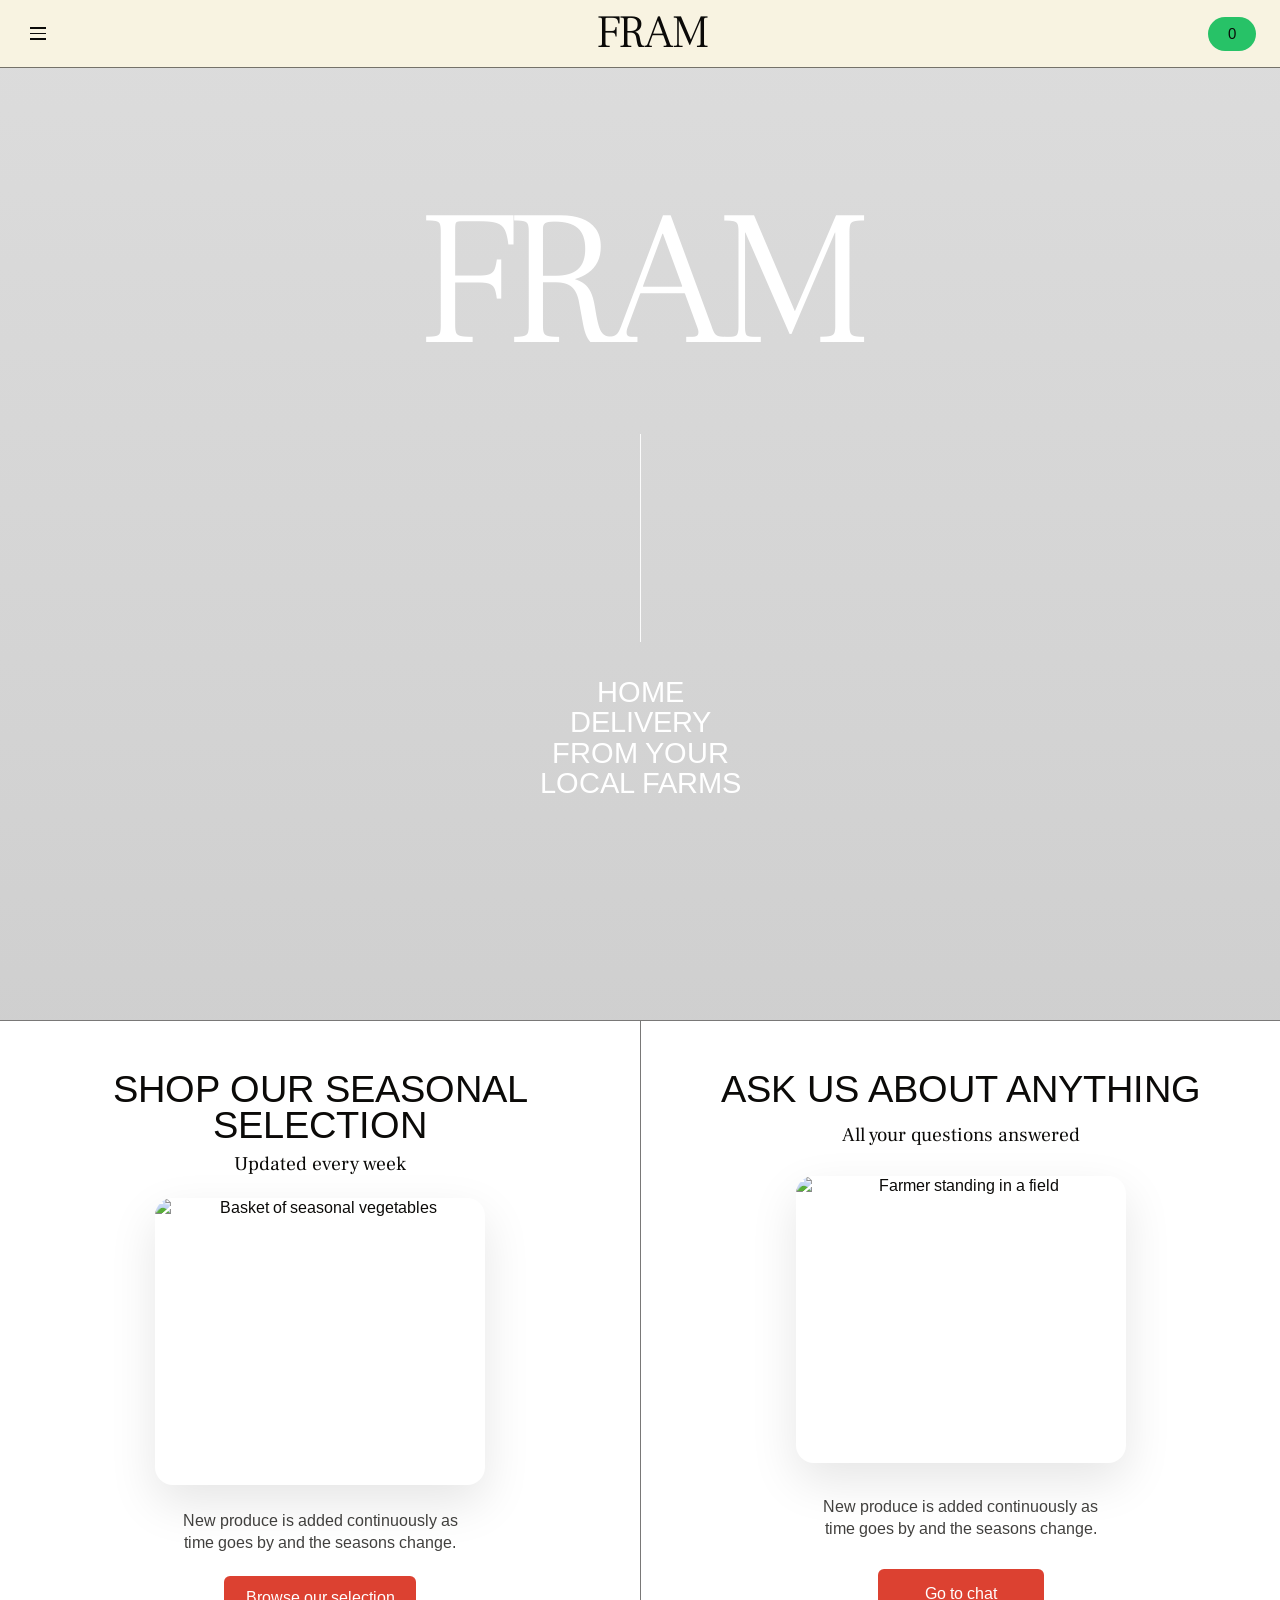
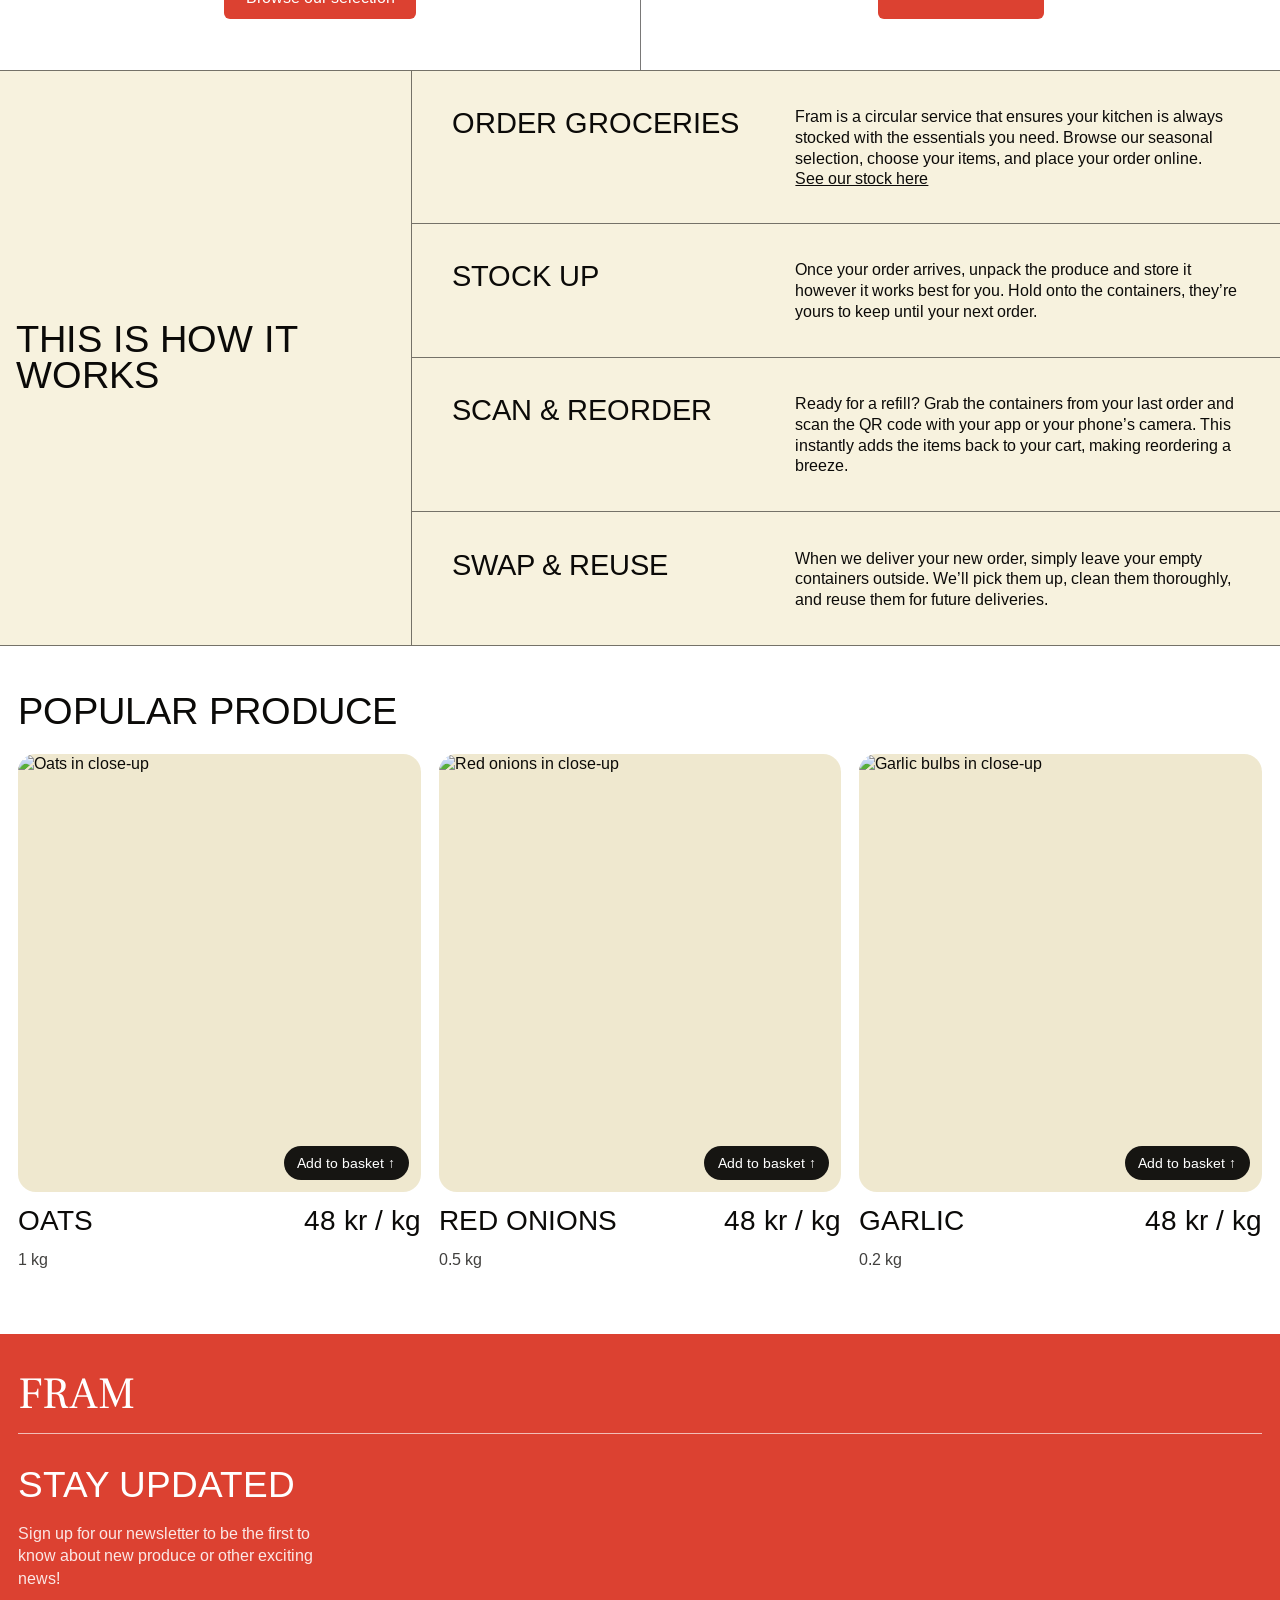
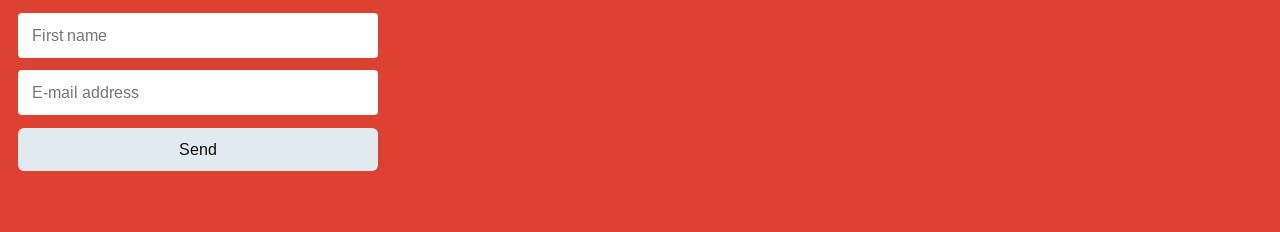
==== index.html @ 8ee41e19 "main design finished moved files and built the bases for the HTML and CSS" ====
<!DOCTYPE html>
<html lang="en">
  <head>
    <meta charset="UTF-8" />
    <meta name="viewport" content="width=device-width, initial-scale=1.0" />
    <title>Fram | Local Farm Deliveries</title>
    <meta
      name="description"
      content="Fram delivers seasonal produce from local farms with a polished editorial storefront experience."
    />
    <link rel="preconnect" href="https://fonts.googleapis.com" />
    <link rel="preconnect" href="https://fonts.gstatic.com" crossorigin />
    <link
      href="https://fonts.googleapis.com/css2?family=Arimo:wght@400;500;700&family=Frank+Ruhl+Libre:wght@300;400&display=swap"
      rel="stylesheet"
    />
    <link rel="stylesheet" href="style.css" />
  </head>
  <body>
    <div class="page landing-page">
      <input class="nav-toggle" type="checkbox" id="nav-toggle" />

      <header class="site-header">
        <label class="menu-button" for="nav-toggle" aria-label="Open navigation">
          <span></span>
        </label>
        <a class="brand" href="index.html">FRAM</a>
        <a class="cart-pill" href="product.html" aria-label="Go to basket">0</a>
      </header>

      <aside class="nav-overlay" aria-hidden="true">
        <div class="nav-overlay__top">
          <label class="menu-close" for="nav-toggle" aria-label="Close navigation"></label>
          <a class="brand" href="index.html">FRAM</a>
          <span></span>
        </div>
        <div class="nav-overlay__links">
          <nav class="nav-primary">
            <a href="product.html">Products</a>
            <a href="#chat">Chat</a>
          </nav>
          <a class="nav-checkout" href="product.html#newsletter">Checkout</a>
        </div>
      </aside>

      <main>
        <section class="hero" aria-label="Fram landing hero">
          <div class="hero-media"></div>
          <div class="hero-inner">
            <h1 class="hero-title">FRAM</h1>
            <div class="hero-divider"></div>
            <p class="hero-tagline">Home delivery from your local farms</p>
          </div>
        </section>

        <section class="section-grid feature-split">
          <article class="feature-card">
            <h2 class="feature-card__title">Shop Our Seasonal Selection</h2>
            <p class="feature-card__eyebrow">Updated every week</p>
            <img
              class="feature-card__image"
              src="https://images.unsplash.com/photo-1542838132-92c53300491e?auto=format&fit=crop&w=900&q=80"
              alt="Basket of seasonal vegetables"
            />
            <p class="feature-card__body">
              New produce is added continuously as time goes by and the seasons change.
            </p>
            <a class="button" href="product.html">Browse our selection</a>
          </article>

          <article class="feature-card" id="chat">
            <h2 class="feature-card__title">Ask Us About Anything</h2>
            <p class="feature-card__eyebrow">All your questions answered</p>
            <img
              class="feature-card__image"
              src="https://images.unsplash.com/photo-1501004318641-b39e6451bec6?auto=format&fit=crop&w=900&q=80"
              alt="Farmer standing in a field"
            />
            <p class="feature-card__body">
              New produce is added continuously as time goes by and the seasons change.
            </p>
            <a class="button" href="mailto:hello@fram.local">Go to chat</a>
          </article>
        </section>

        <section class="section-grid process" aria-labelledby="process-title">
          <div class="process-heading">
            <h2 class="section-title" id="process-title">This Is How It Works</h2>
          </div>
          <div class="process-list">
            <article class="process-item">
              <h3>Order Groceries</h3>
              <div>
                <p>
                  Fram is a circular service that ensures your kitchen is always stocked with the essentials you need. Browse our seasonal selection, choose your items, and place your order online.
                </p>
                <a href="product.html">See our stock here</a>
              </div>
            </article>
            <article class="process-item">
              <h3>Stock Up</h3>
              <p>
                Once your order arrives, unpack the produce and store it however it works best for you. Hold onto the containers, they’re yours to keep until your next order.
              </p>
            </article>
            <article class="process-item">
              <h3>Scan &amp; Reorder</h3>
              <p>
                Ready for a refill? Grab the containers from your last order and scan the QR code with your app or your phone’s camera. This instantly adds the items back to your cart, making reordering a breeze.
              </p>
            </article>
            <article class="process-item">
              <h3>Swap &amp; Reuse</h3>
              <p>
                When we deliver your new order, simply leave your empty containers outside. We’ll pick them up, clean them thoroughly, and reuse them for future deliveries.
              </p>
            </article>
          </div>
        </section>

        <section class="popular">
          <div class="section-shell">
            <h2 class="section-title">Popular Produce</h2>
            <div class="product-grid">
              <article class="product-card">
                <div class="product-card__visual">
                  <img
                    src="https://images.unsplash.com/photo-1515543904379-3d757afe72e3?auto=format&fit=crop&w=900&q=80"
                    alt="Oats in close-up"
                  />
                  <a class="buy-button" href="product.html">Add to basket &uarr;</a>
                </div>
                <div class="product-card__row">
                  <h3 class="product-card__name">Oats</h3>
                  <p class="product-card__price">48 kr / kg</p>
                </div>
                <p class="product-card__meta">1 kg</p>
              </article>

              <article class="product-card">
                <div class="product-card__visual">
                  <img
                    src="https://images.unsplash.com/photo-1461354464878-ad92f492a5a0?auto=format&fit=crop&w=900&q=80"
                    alt="Red onions in close-up"
                  />
                  <a class="buy-button" href="product.html">Add to basket &uarr;</a>
                </div>
                <div class="product-card__row">
                  <h3 class="product-card__name">Red Onions</h3>
                  <p class="product-card__price">48 kr / kg</p>
                </div>
                <p class="product-card__meta">0.5 kg</p>
              </article>

              <article class="product-card">
                <div class="product-card__visual">
                  <img
                    src="https://images.unsplash.com/photo-1615477550927-6ec0f44a86c0?auto=format&fit=crop&w=900&q=80"
                    alt="Garlic bulbs in close-up"
                  />
                  <a class="buy-button" href="product.html">Add to basket &uarr;</a>
                </div>
                <div class="product-card__row">
                  <h3 class="product-card__name">Garlic</h3>
                  <p class="product-card__price">48 kr / kg</p>
                </div>
                <p class="product-card__meta">0.2 kg</p>
              </article>
            </div>
          </div>
        </section>
      </main>

      <footer class="newsletter" id="newsletter">
        <div class="footer-shell">
          <div class="footer-brand">FRAM</div>
          <div class="newsletter-inner">
            <div>
              <h2 class="newsletter-title">Stay Updated</h2>
              <p class="newsletter-copy">
                Sign up for our newsletter to be the first to know about new produce or other exciting news!
              </p>
              <form class="newsletter-form">
                <input type="text" name="first-name" placeholder="First name" />
                <input type="email" name="email" placeholder="E-mail address" />
                <button class="newsletter-submit" type="submit">Send</button>
              </form>
            </div>
          </div>
        </div>
      </footer>
    </div>
  </body>
</html>
---- style.css ----
@import url("./vars.css");

* {
  box-sizing: border-box;
}

html {
  scroll-behavior: smooth;
}

body {
  margin: 0;
  font-family: var(--font-body);
  color: var(--text-main);
  background: var(--bg-page);
}

a {
  color: inherit;
}

img {
  display: block;
  max-width: 100%;
}

button,
input,
textarea {
  font: inherit;
}

.page {
  min-height: 100vh;
  overflow-x: clip;
}

.nav-toggle {
  position: fixed;
  inline-size: 1px;
  block-size: 1px;
  opacity: 0;
  pointer-events: none;
}

.site-header {
  position: fixed;
  inset: 0 0 auto;
  z-index: 30;
  display: grid;
  grid-template-columns: 56px 1fr auto;
  align-items: center;
  min-height: 52px;
  padding: 0 14px;
  border-bottom: 1px solid var(--line);
  background: color-mix(in srgb, var(--bg-page) 92%, white 8%);
  backdrop-filter: blur(10px);
}

.menu-button,
.menu-close {
  display: inline-flex;
  align-items: center;
  justify-content: center;
  inline-size: 28px;
  block-size: 28px;
  cursor: pointer;
}

.menu-button:hover,
.menu-close:hover {
  opacity: 0.4;
}

.menu-button span,
.menu-button::before,
.menu-button::after {
  content: "";
  display: block;
  inline-size: 16px;
  block-size: 1.5px;
  background: var(--text-main);
  transition: transform 0.3s ease, opacity 0.3s ease;
}

.menu-button {
  gap: 4px;
  flex-direction: column;
}

.menu-close {
  position: relative;
}

.menu-close::before,
.menu-close::after {
  content: "";
  position: absolute;
  inline-size: 18px;
  block-size: 1.5px;
  background: var(--text-main);
}

.menu-close::before {
  transform: rotate(45deg);
}

.menu-close::after {
  transform: rotate(-45deg);
}

.brand {
  justify-self: center;
  font-family: var(--font-display);
  font-size: clamp(2rem, 1.3rem + 2vw, 3.2rem);
  font-weight: 300;
  line-height: 1;
  text-decoration: none;
  letter-spacing: -0.03em;
}

.cart-pill {
  display: inline-flex;
  align-items: center;
  justify-content: center;
  min-inline-size: 48px;
  block-size: 34px;
  padding: 0 14px;
  border-radius: var(--radius-pill);
  background: var(--cart);
  font-size: 0.95rem;
  text-decoration: none;
}

.nav-overlay {
  position: fixed;
  inset: 0;
  z-index: 40;
  display: grid;
  grid-template-rows: 68px 1fr;
  background: var(--bg-accent);
  color: var(--text-main);
  opacity: 0;
  visibility: hidden;
  pointer-events: none;
  transition: opacity 0.35s ease, visibility 0.35s ease;
}

.nav-overlay__top {
  display: grid;
  grid-template-columns: 56px 1fr auto;
  align-items: center;
  padding: 0 14px;
  border-bottom: 1px solid rgba(11, 10, 8, 0.75);
}

.nav-overlay__links {
  display: grid;
  align-content: space-between;
  justify-items: center;
  padding: 4rem 1.5rem 3.5rem;
  min-height: calc(100vh - 68px);
}

.nav-primary {
  display: grid;
  gap: 1.5rem;
  text-align: center;
}

.nav-primary a,
.nav-checkout {
  font-size: clamp(2rem, 1.4rem + 3vw, 3.4rem);
  text-transform: uppercase;
  text-decoration: none;
}

.nav-primary a:hover,
.nav-checkout:hover {
  text-decoration: underline;
}

#nav-toggle:checked ~ .nav-overlay {
  opacity: 1;
  visibility: visible;
  pointer-events: auto;
}

.hero {
  position: relative;
  min-height: min(1020px, 100vh);
  padding-top: 52px;
  display: grid;
  background: var(--bg-surface);
}

.hero::after {
  content: "";
  position: absolute;
  inset: 52px 0 0;
  background: linear-gradient(180deg, rgba(17, 17, 17, 0.15) 0%, rgba(17, 17, 17, 0.2) 100%);
  pointer-events: none;
}

.hero-media {
  position: absolute;
  inset: 52px 0 0;
  background-image: url("https://images.unsplash.com/photo-1500530855697-b586d89ba3ee?auto=format&fit=crop&w=1600&q=80");
  background-size: cover;
  background-position: center;
}

.hero-inner {
  position: relative;
  z-index: 1;
  display: grid;
  place-items: center;
  align-content: center;
  gap: 1.5rem;
  padding: 3rem 1.5rem 4rem;
  color: var(--text-inverse);
  text-align: center;
}

.hero-title {
  margin: 0;
  font-family: var(--font-display);
  font-size: clamp(4.7rem, 16vw, 12rem);
  line-height: 0.9;
  font-weight: 300;
  letter-spacing: -0.05em;
}

.hero-divider {
  inline-size: 1px;
  block-size: clamp(110px, 18vw, 210px);
  background: rgba(255, 255, 255, 0.9);
}

.hero-tagline {
  max-inline-size: 9ch;
  margin: 0;
  font-size: clamp(1.8rem, 2vw, 3.35rem);
  line-height: 1.05;
  text-transform: uppercase;
}

.section-grid {
  display: grid;
}

.feature-split {
  background: var(--bg-surface);
  border-top: 1px solid var(--line);
}

.feature-card {
  display: grid;
  justify-items: center;
  padding: 2.5rem 1rem 2rem;
  text-align: center;
  border-bottom: 1px solid var(--line);
}

.feature-card__title,
.section-title,
.products-intro h1,
.map-label {
  margin: 0;
  font-size: clamp(2rem, 1.4rem + 1.2vw, 3.1rem);
  line-height: 0.95;
  text-transform: uppercase;
  font-weight: 400;
}

.feature-card__eyebrow {
  margin: 0.45rem 0 1.3rem;
  font-family: var(--font-display);
  font-size: clamp(1rem, 0.9rem + 0.4vw, 1.25rem);
}

.feature-card__image {
  inline-size: min(100%, 330px);
  aspect-ratio: 1.15;
  object-fit: cover;
  border-radius: var(--radius-card);
  box-shadow: var(--shadow-soft);
}

.feature-card__body,
.products-intro p,
.newsletter-copy,
.product-description {
  max-inline-size: 33ch;
  margin: 1.5rem auto 1.4rem;
  font-size: 1rem;
  line-height: 1.4;
  color: var(--text-muted);
}

.button,
.buy-button,
.newsletter-submit {
  display: inline-flex;
  align-items: center;
  justify-content: center;
  min-inline-size: 166px;
  min-block-size: 42px;
  padding: 0.75rem 1.35rem;
  border: 0;
  border-radius: 6px;
  background: var(--button);
  color: var(--text-inverse);
  text-decoration: none;
  transition: background 0.2s ease, transform 0.2s ease;
}

.button:hover,
.buy-button:hover,
.newsletter-submit:hover {
  background: var(--button-hover);
  transform: translateY(-1px);
}

.process {
  background: var(--bg-page);
  border-top: 1px solid var(--line);
  border-bottom: 1px solid var(--line);
}

.process-heading {
  display: grid;
  place-items: center;
  padding: 4rem 1rem;
  border-bottom: 1px solid var(--line);
}

.process-list {
  display: grid;
}

.process-item {
  display: grid;
  gap: 0.75rem;
  padding: 2rem 1rem;
  border-bottom: 1px solid var(--line);
}

.process-item:last-child {
  border-bottom: 0;
}

.process-item h3,
.product-card__name,
.footer-brand {
  margin: 0;
  font-size: clamp(1.6rem, 1rem + 1vw, 2.2rem);
  text-transform: uppercase;
  font-weight: 400;
}

.process-item p,
.product-card__meta,
.newsletter-form input,
.footer-note {
  margin: 0;
  font-size: 1rem;
  line-height: 1.3;
}

.process-item a {
  margin-top: 0.3rem;
  text-decoration: underline;
}

.popular,
.map-section {
  background: var(--bg-surface);
}

.products-page {
  background: var(--bg-page);
}

.section-shell,
.footer-shell,
.products-shell,
.map-shell {
  width: min(calc(100% - 24px), var(--container));
  margin: 0 auto;
}

.popular {
  padding: 2rem 0 3rem;
}

.product-grid {
  display: grid;
  gap: 1rem;
  margin-top: 1.5rem;
}

.product-card {
  display: grid;
  gap: 0.75rem;
}

.product-card__visual {
  position: relative;
  overflow: hidden;
  border-radius: var(--radius-card);
  background: #efe8cf;
}

.product-card__visual img {
  inline-size: 100%;
  aspect-ratio: 0.92;
  object-fit: cover;
}

.buy-button {
  position: absolute;
  right: 12px;
  bottom: 12px;
  min-inline-size: 114px;
  min-block-size: 34px;
  padding: 0.45rem 0.85rem;
  border-radius: var(--radius-pill);
  background: rgba(11, 10, 8, 0.95);
  font-size: 0.88rem;
}

.product-card__row {
  display: flex;
  align-items: baseline;
  justify-content: space-between;
  gap: 0.75rem;
}

.product-card__name,
.product-card__price {
  font-size: clamp(1.55rem, 1rem + 0.9vw, 2rem);
}

.product-card__price {
  margin: 0;
  white-space: nowrap;
  font-weight: 400;
}

.product-card__meta {
  color: var(--text-muted);
}

.newsletter {
  background: var(--bg-footer);
  color: var(--text-inverse);
  padding: 2rem 0 3rem;
}

.footer-brand {
  padding-bottom: 1rem;
  border-bottom: 1px solid rgba(255, 255, 255, 0.65);
  font-family: var(--font-display);
  font-size: clamp(2.6rem, 2rem + 1vw, 4rem);
  line-height: 1;
}

.newsletter-inner {
  padding-top: 1.8rem;
}

.newsletter-title {
  margin: 0 0 1rem;
  font-size: clamp(2rem, 1.5rem + 1vw, 3rem);
  text-transform: uppercase;
  font-weight: 400;
}

.newsletter-copy {
  margin: 0 0 1.5rem;
  color: rgba(255, 255, 255, 0.88);
}

.newsletter-form {
  display: grid;
  gap: 0.8rem;
  max-inline-size: 360px;
}

.newsletter-form input {
  inline-size: 100%;
  min-block-size: 42px;
  padding: 0.75rem 0.85rem;
  border: 0;
  border-radius: 4px;
  background: #fff;
  color: var(--text-main);
}

.newsletter-submit {
  background: var(--input);
  color: var(--text-main);
}

.products-page {
  padding-top: 84px;
}

.products-intro {
  padding: 2rem 0 1.5rem;
}

.products-intro p {
  margin-left: 0;
}

.products-shell .product-grid {
  margin-top: 0;
  padding-bottom: 2rem;
}

.map-section {
  border-top: 1px solid var(--line);
  border-bottom: 1px solid var(--line);
}

.map-shell {
  display: grid;
}

.map-copy,
.map-frame {
  padding: 2rem 0;
}

.map-copy {
  display: grid;
  place-items: center;
  text-align: center;
}

.map-frame iframe {
  inline-size: 100%;
  min-block-size: 320px;
  border: 0;
  border-radius: var(--radius-card);
}

.desktop-only {
  display: none;
}

@media (min-width: 760px) {
  .site-header,
  .nav-overlay__top {
    min-height: 68px;
    padding: 0 24px;
    grid-template-columns: 72px 1fr auto;
  }

  .hero {
    min-height: 980px;
  }

  .hero::after,
  .hero-media {
    top: 68px;
  }

  .hero-inner {
    gap: 2.2rem;
    padding-bottom: 6rem;
  }

  .hero-tagline {
    max-inline-size: 14ch;
  }

  .feature-split {
    grid-template-columns: 1fr 1fr;
  }

  .feature-card {
    min-height: 640px;
    padding: 3.2rem 2rem;
    border-bottom: 0;
  }

  .feature-card + .feature-card {
    border-left: 1px solid var(--line);
  }

  .process {
    grid-template-columns: 0.95fr 2fr;
  }

  .process-heading {
    min-height: 520px;
    border-bottom: 0;
    border-right: 1px solid var(--line);
  }

  .process-item {
    grid-template-columns: minmax(180px, 0.7fr) 1fr;
    align-items: start;
    gap: 2rem;
    min-height: 130px;
    padding: 2.2rem 2.5rem;
  }

  .popular {
    padding: 3rem 0 4rem;
  }

  .product-grid {
    grid-template-columns: repeat(3, minmax(0, 1fr));
    gap: 1.1rem;
  }

  .products-shell .product-grid {
    grid-template-columns: repeat(3, minmax(0, 1fr));
  }

  .map-shell {
    grid-template-columns: 1fr 1.6fr;
  }

  .map-copy {
    min-height: 500px;
    border-right: 1px solid var(--line);
  }

  .map-frame {
    padding: 4rem 3rem;
  }

  .newsletter {
    padding: 2.4rem 0 3.8rem;
  }

  .newsletter-inner {
    display: grid;
    grid-template-columns: minmax(240px, 380px);
  }

  .desktop-only {
    display: block;
  }
}

@media (min-width: 1100px) {
  .nav-overlay {
    grid-template-columns: 31vw 1fr;
    grid-template-rows: 68px 1fr;
  }

  .nav-overlay::after {
    content: "";
    grid-column: 2;
    grid-row: 1 / span 2;
    background: rgba(255, 255, 255, 0.03);
  }

  .nav-overlay__top,
  .nav-overlay__links {
    grid-column: 1;
  }

  .nav-overlay__links {
    justify-items: start;
    padding: 5rem 8rem 4rem 8.5rem;
  }

  .nav-primary {
    justify-items: start;
    text-align: left;
  }

  .nav-checkout {
    align-self: end;
  }

  .hero {
    min-height: 1020px;
  }

  .hero-title {
    transform: translateY(-30px);
  }

  .hero-divider {
    block-size: 208px;
  }

  .section-shell,
  .footer-shell,
  .products-shell,
  .map-shell {
    width: min(calc(100% - 36px), var(--container));
  }

  .product-grid {
    grid-template-columns: repeat(3, minmax(0, 1fr));
  }

  .products-shell .product-grid {
    grid-template-columns: repeat(3, minmax(0, 1fr));
  }

  .products-shell .product-grid .product-card:nth-child(4),
  .products-shell .product-grid .product-card:nth-child(5) {
    transform: translateY(-16px);
  }
}
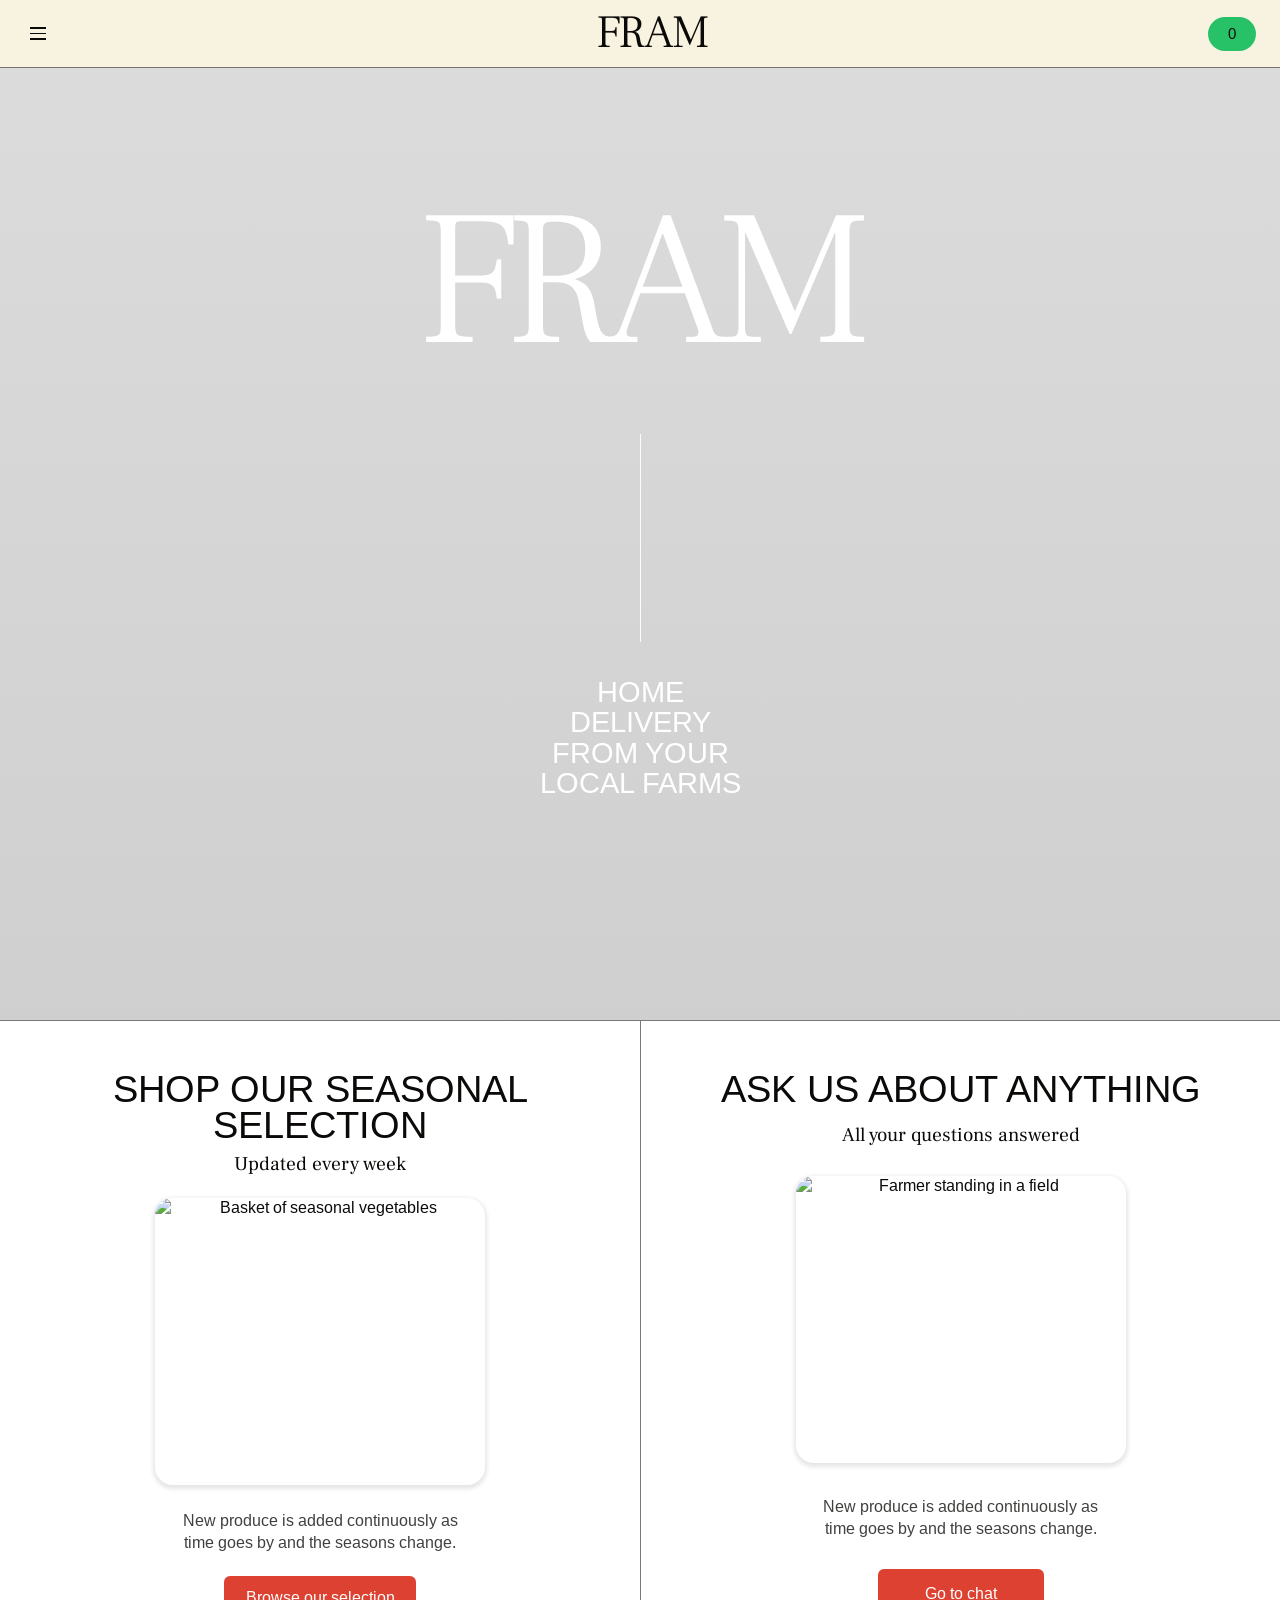
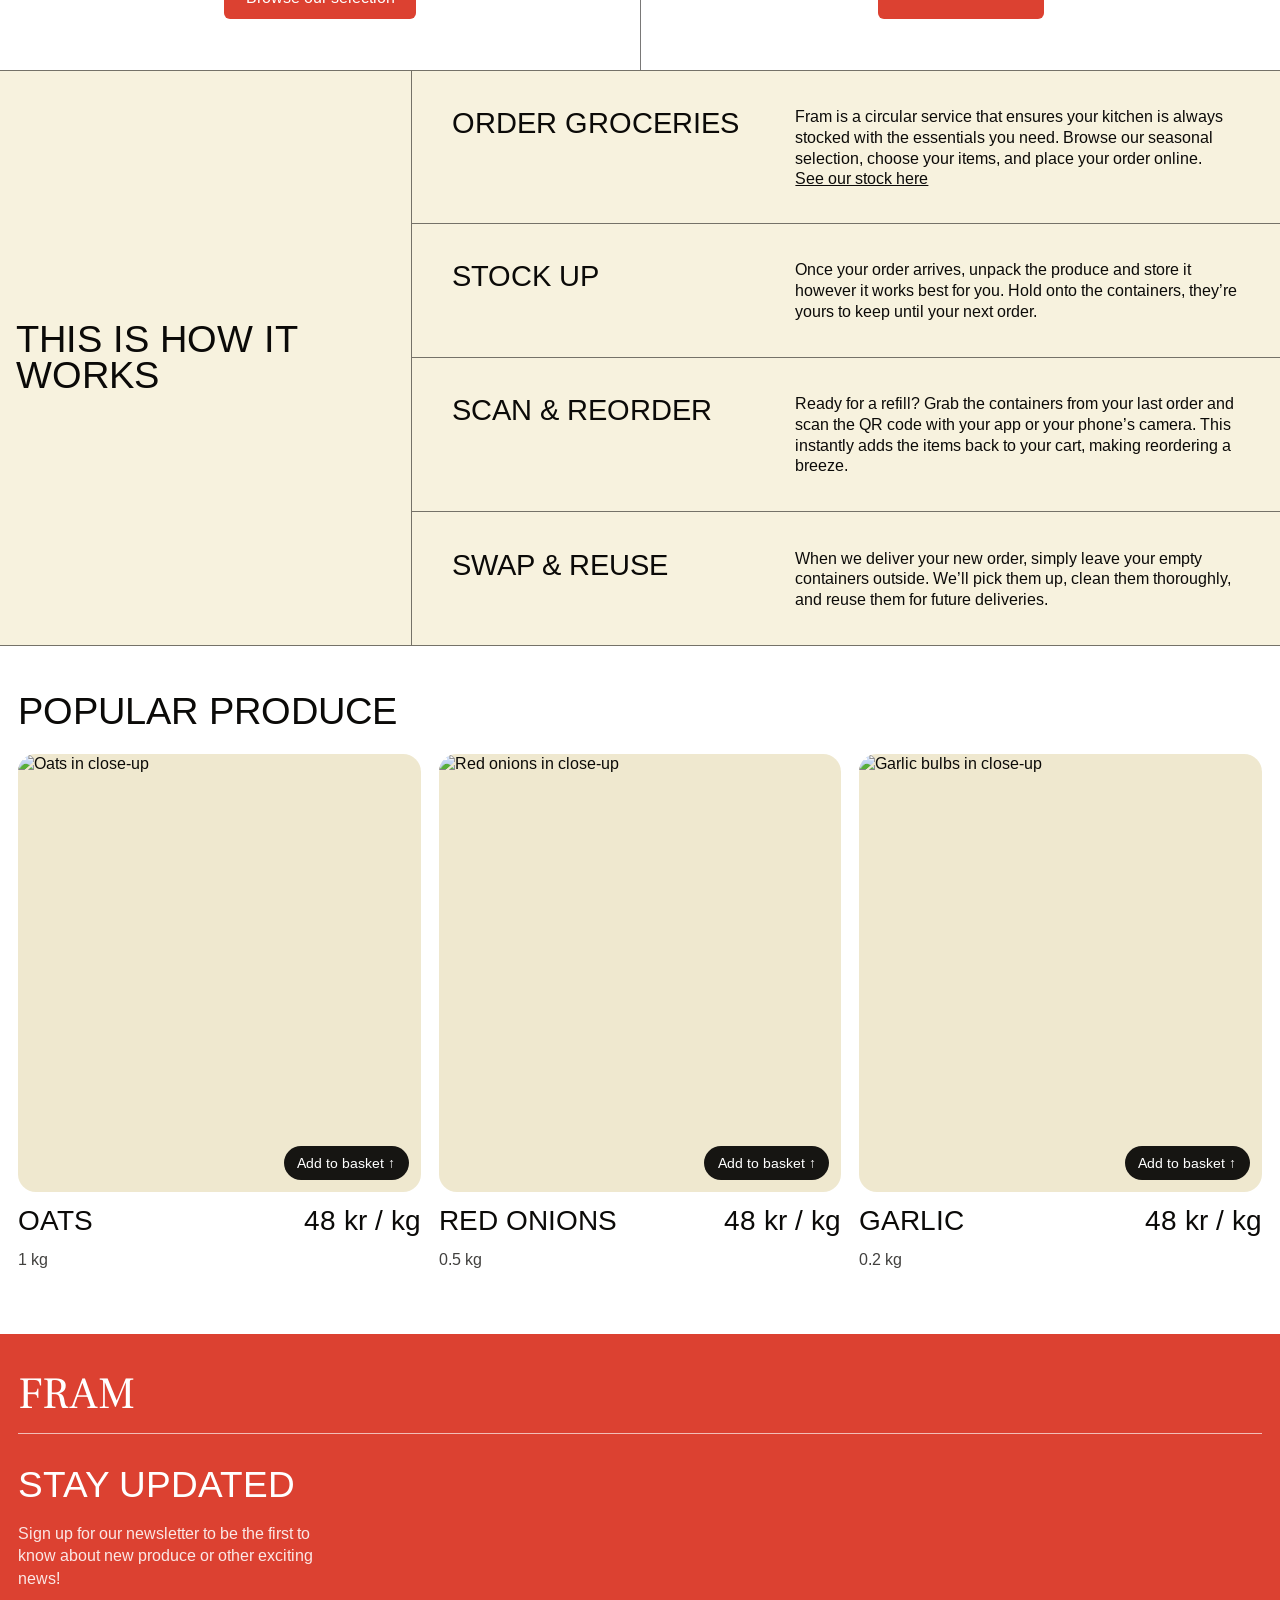
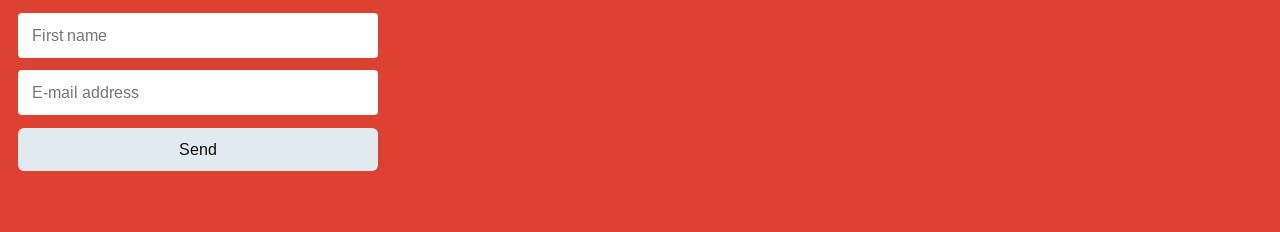
==== commit 1ddbf7d3: "chat.html and script.js created chat and javascript." ====
--- a/index.html
+++ b/index.html
@@ -16,6 +16,7 @@
     />
     <link rel="stylesheet" href="style.css" />
   </head>
+  
   <body>
     <div class="page landing-page">
       <input class="nav-toggle" type="checkbox" id="nav-toggle" />
@@ -37,7 +38,7 @@
         <div class="nav-overlay__links">
           <nav class="nav-primary">
             <a href="product.html">Products</a>
-            <a href="#chat">Chat</a>
+            <a href="chat.html">Chat</a>
           </nav>
           <a class="nav-checkout" href="product.html#newsletter">Checkout</a>
         </div>
@@ -79,7 +80,7 @@
             <p class="feature-card__body">
               New produce is added continuously as time goes by and the seasons change.
             </p>
-            <a class="button" href="mailto:hello@fram.local">Go to chat</a>
+            <a class="button" href="chat.html">Go to chat</a>
           </article>
         </section>
 
--- a/style.css
+++ b/style.css
@@ -11,8 +11,8 @@
 body {
   margin: 0;
   font-family: var(--font-body);
-  color: var(--text-main);
-  background: var(--bg-page);
+  color: var(--primary-interface-and-text);
+  background: var(--primarybackground);
 }
 
 a {
@@ -53,7 +53,7 @@
   min-height: 52px;
   padding: 0 14px;
   border-bottom: 1px solid var(--line);
-  background: color-mix(in srgb, var(--bg-page) 92%, white 8%);
+  background: color-mix(in srgb, var(--primarybackground) 92%, white 8%);
   backdrop-filter: blur(10px);
 }
 
@@ -79,7 +79,7 @@
   display: block;
   inline-size: 16px;
   block-size: 1.5px;
-  background: var(--text-main);
+  background: var(--primary-interface-and-text);
   transition: transform 0.3s ease, opacity 0.3s ease;
 }
 
@@ -98,7 +98,7 @@
   position: absolute;
   inline-size: 18px;
   block-size: 1.5px;
-  background: var(--text-main);
+  background: var(--primary-interface-and-text);
 }
 
 .menu-close::before {
@@ -138,8 +138,8 @@
   z-index: 40;
   display: grid;
   grid-template-rows: 68px 1fr;
-  background: var(--bg-accent);
-  color: var(--text-main);
+  background: var(--green);
+  color: var(--primary-interface-and-text);
   opacity: 0;
   visibility: hidden;
   pointer-events: none;
@@ -191,7 +191,7 @@
   min-height: min(1020px, 100vh);
   padding-top: 52px;
   display: grid;
-  background: var(--bg-surface);
+  background: var(--truewhite);
 }
 
 .hero::after {
@@ -218,7 +218,7 @@
   align-content: center;
   gap: 1.5rem;
   padding: 3rem 1.5rem 4rem;
-  color: var(--text-inverse);
+  color: var(--truewhite);
   text-align: center;
 }
 
@@ -250,7 +250,7 @@
 }
 
 .feature-split {
-  background: var(--bg-surface);
+  background: var(--truewhite);
   border-top: 1px solid var(--line);
 }
 
@@ -284,7 +284,7 @@
   aspect-ratio: 1.15;
   object-fit: cover;
   border-radius: var(--radius-card);
-  box-shadow: var(--shadow-soft);
+  box-shadow: var(--dropshadow-box-shadow);
 }
 
 .feature-card__body,
@@ -309,8 +309,8 @@
   padding: 0.75rem 1.35rem;
   border: 0;
   border-radius: 6px;
-  background: var(--button);
-  color: var(--text-inverse);
+  background: var(--accentred);
+  color: var(--truewhite);
   text-decoration: none;
   transition: background 0.2s ease, transform 0.2s ease;
 }
@@ -323,7 +323,7 @@
 }
 
 .process {
-  background: var(--bg-page);
+  background: var(--primarybackground);
   border-top: 1px solid var(--line);
   border-bottom: 1px solid var(--line);
 }
@@ -375,11 +375,11 @@
 
 .popular,
 .map-section {
-  background: var(--bg-surface);
+  background: var(--truewhite);
 }
 
 .products-page {
-  background: var(--bg-page);
+  background: var(--primarybackground);
 }
 
 .section-shell,
@@ -453,8 +453,8 @@
 }
 
 .newsletter {
-  background: var(--bg-footer);
-  color: var(--text-inverse);
+  background: var(--accentred);
+  color: var(--truewhite);
   padding: 2rem 0 3rem;
 }
 
@@ -495,12 +495,12 @@
   border: 0;
   border-radius: 4px;
   background: #fff;
-  color: var(--text-main);
+  color: var(--primary-interface-and-text);
 }
 
 .newsletter-submit {
-  background: var(--input);
-  color: var(--text-main);
+  background: var(--blue);
+  color: var(--primary-interface-and-text);
 }
 
 .products-page {
@@ -713,3 +713,219 @@
     transform: translateY(-16px);
   }
 }
+
+.sr-only {
+  position: absolute;
+  inline-size: 1px;
+  block-size: 1px;
+  padding: 0;
+  margin: -1px;
+  overflow: hidden;
+  clip: rect(0, 0, 0, 0);
+  white-space: nowrap;
+  border: 0;
+}
+
+.chat-page {
+  background: var(--truewhite);
+}
+
+.chat-layout {
+  position: relative;
+  min-height: 100vh;
+  padding-top: 52px;
+  background: var(--truewhite);
+}
+
+.chat-page__media {
+  display: none;
+}
+
+.chat-shell {
+  position: relative;
+  z-index: 1;
+}
+
+.chat-panel {
+  min-height: calc(100vh - 52px);
+  padding: 0 12px 22px;
+  display: grid;
+  grid-template-rows: 1fr auto;
+  background: var(--truewhite);
+}
+
+.chat-window {
+  display: grid;
+  align-content: end;
+  gap: 16px;
+  overflow-y: auto;
+}
+
+.chat-spacer {
+  min-block-size: 34vh;
+}
+
+.chat-row {
+  display: flex;
+  align-items: flex-end;
+  gap: 10px;
+}
+
+.chat-row--user {
+  justify-content: flex-end;
+}
+
+.chat-speaker {
+  flex: 0 0 auto;
+  font-family: var(--font-display);
+  font-size: 0.95rem;
+  line-height: 1;
+}
+
+.chat-bubble {
+  margin: 0;
+  max-inline-size: min(85vw, 520px);
+  padding: 12px 16px;
+  border-radius: 18px;
+  font-size: clamp(1rem, 0.96rem + 0.2vw, 1.15rem);
+  line-height: 1.15;
+}
+
+.chat-bubble--bot {
+  background: var(--primarybackground);
+}
+
+.chat-bubble--user {
+  background: var(--blue);
+}
+
+.chat-bubble--typing {
+  display: inline-flex;
+  gap: 6px;
+  align-items: center;
+  min-inline-size: 70px;
+}
+
+.chat-bubble--typing span {
+  inline-size: 8px;
+  block-size: 8px;
+  border-radius: 50%;
+  background: var(--primary-interface-and-text);
+}
+
+.chat-status {
+  margin: 14px 6px 0;
+  padding: 0.95rem 1rem;
+  border: 1px solid var(--accentred);
+  border-radius: 4px;
+  color: var(--accentred);
+  text-align: center;
+}
+
+.chat-status--error {
+  border-color: var(--accentred);
+  color: var(--accentred);
+}
+
+.chat-form {
+  display: grid;
+  grid-template-columns: 1fr 60px;
+  gap: 12px;
+  align-items: end;
+  margin-top: 22px;
+}
+
+.chat-input {
+  min-block-size: 42px;
+  padding: 0.8rem 1rem;
+  border: 0;
+  border-radius: 16px;
+  background: var(--blue);
+  color: var(--primary-interface-and-text);
+}
+
+.chat-input:focus-visible,
+.chat-send:focus-visible,
+.button:focus-visible,
+.buy-button:focus-visible,
+.newsletter-submit:focus-visible,
+.menu-button:focus-visible,
+.menu-close:focus-visible,
+.cart-pill:focus-visible,
+.nav-primary a:focus-visible,
+.nav-checkout:focus-visible {
+  outline: 2px solid var(--primary-interface-and-text);
+  outline-offset: 3px;
+}
+
+.chat-send {
+  min-block-size: 42px;
+  border: 0;
+  border-radius: 16px;
+  background: var(--accentred);
+  color: var(--truewhite);
+  font-size: 1.9rem;
+  line-height: 1;
+  cursor: pointer;
+}
+
+.chat-send:disabled,
+.chat-input:disabled {
+  opacity: 0.75;
+  cursor: wait;
+}
+
+.chat-send:hover {
+  background: var(--button-hover);
+}
+
+@media (min-width: 760px) {
+  .chat-layout {
+    padding-top: 68px;
+  }
+
+  .chat-panel {
+    min-height: calc(100vh - 68px);
+    padding: 0 18px 22px;
+  }
+}
+
+@media (min-width: 1100px) {
+  .chat-layout {
+    display: grid;
+    place-items: center;
+    overflow: hidden;
+    background: none;
+  }
+
+  .chat-page__media {
+    position: absolute;
+    inset: 68px 0 0;
+    display: block;
+    background-image: linear-gradient(180deg, rgba(17, 17, 17, 0.08) 0%, rgba(17, 17, 17, 0.18) 100%),
+      url("https://images.unsplash.com/photo-1500530855697-b586d89ba3ee?auto=format&fit=crop&w=1600&q=80");
+    background-size: cover;
+    background-position: center;
+  }
+
+  .chat-shell {
+    inline-size: min(100%, 510px);
+    margin-inline: auto;
+  }
+
+  .chat-panel {
+    min-height: 714px;
+    padding: 32px 16px 16px;
+    border-radius: 18px;
+    box-shadow: var(--dropshadow-box-shadow);
+  }
+
+  .chat-spacer {
+    min-block-size: 380px;
+  }
+
+  .chat-form {
+    grid-template-columns: 1fr 62px;
+    gap: 10px;
+  }
+}
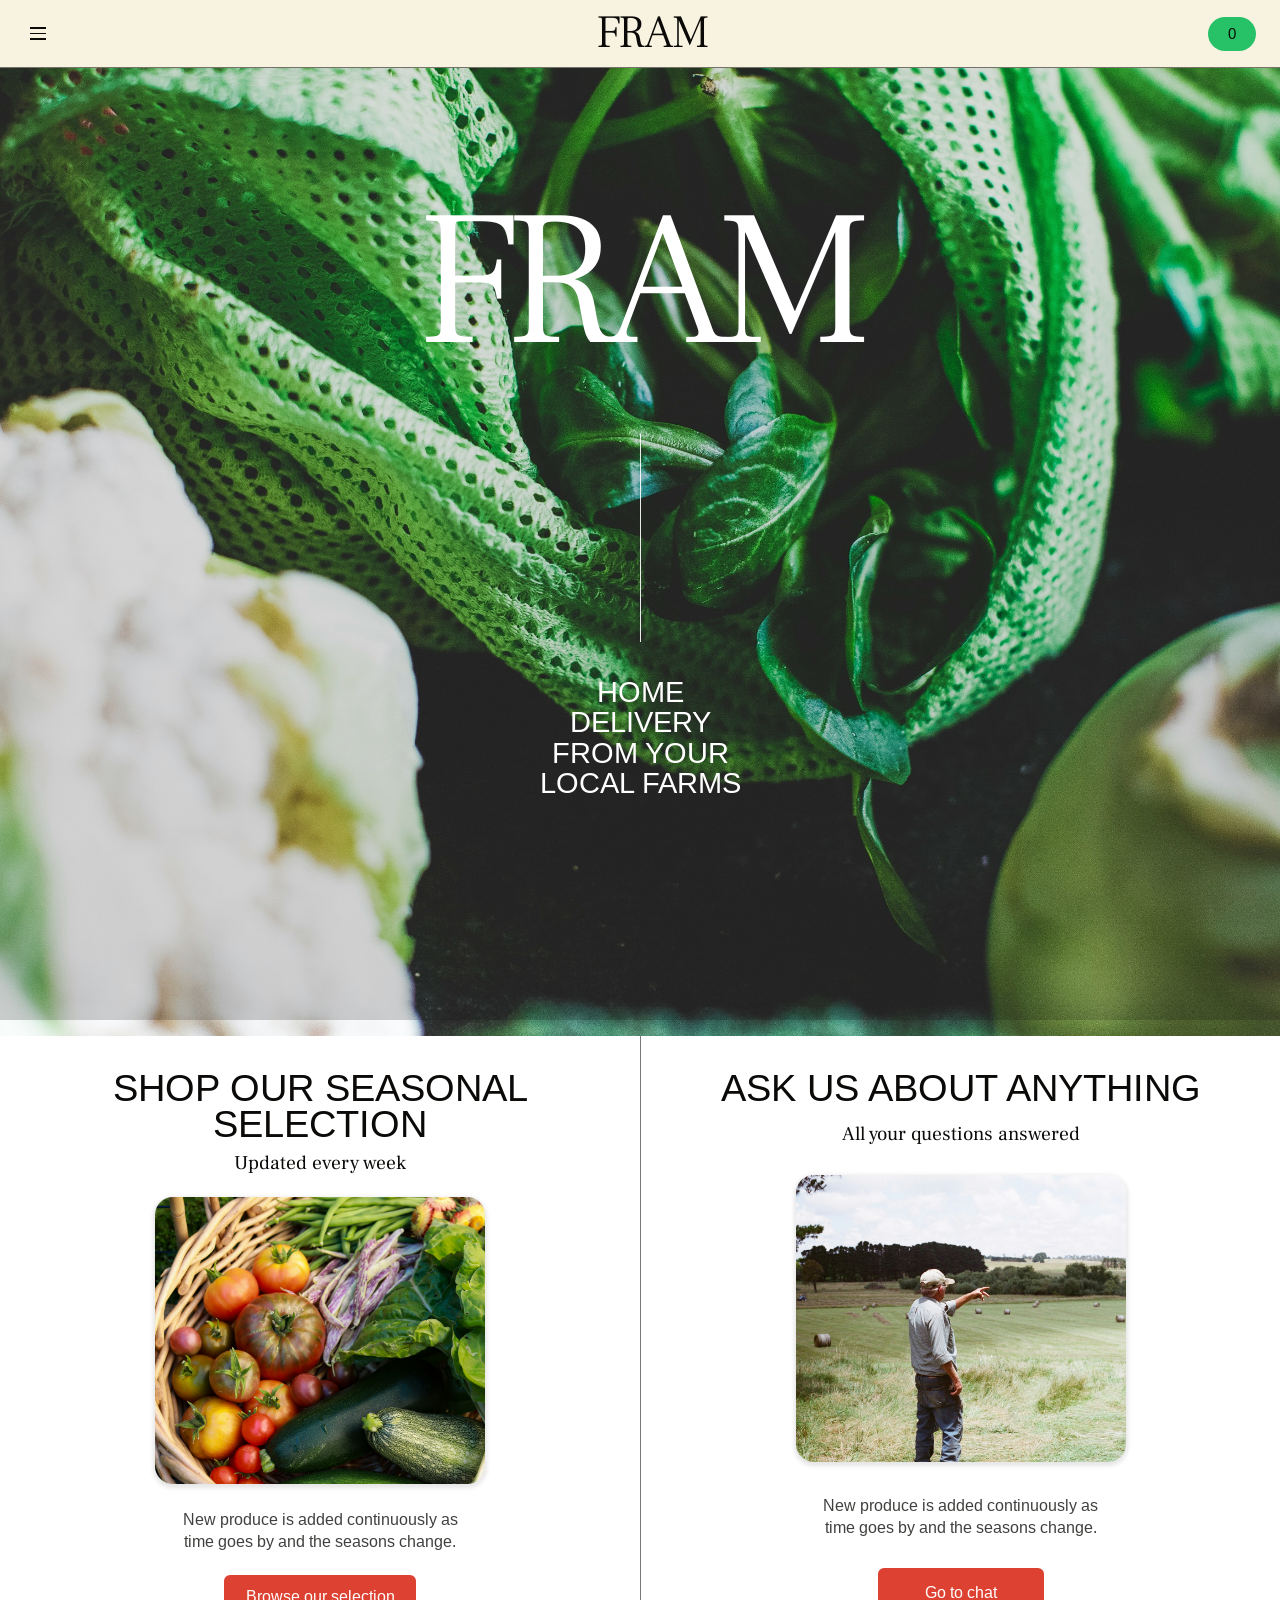
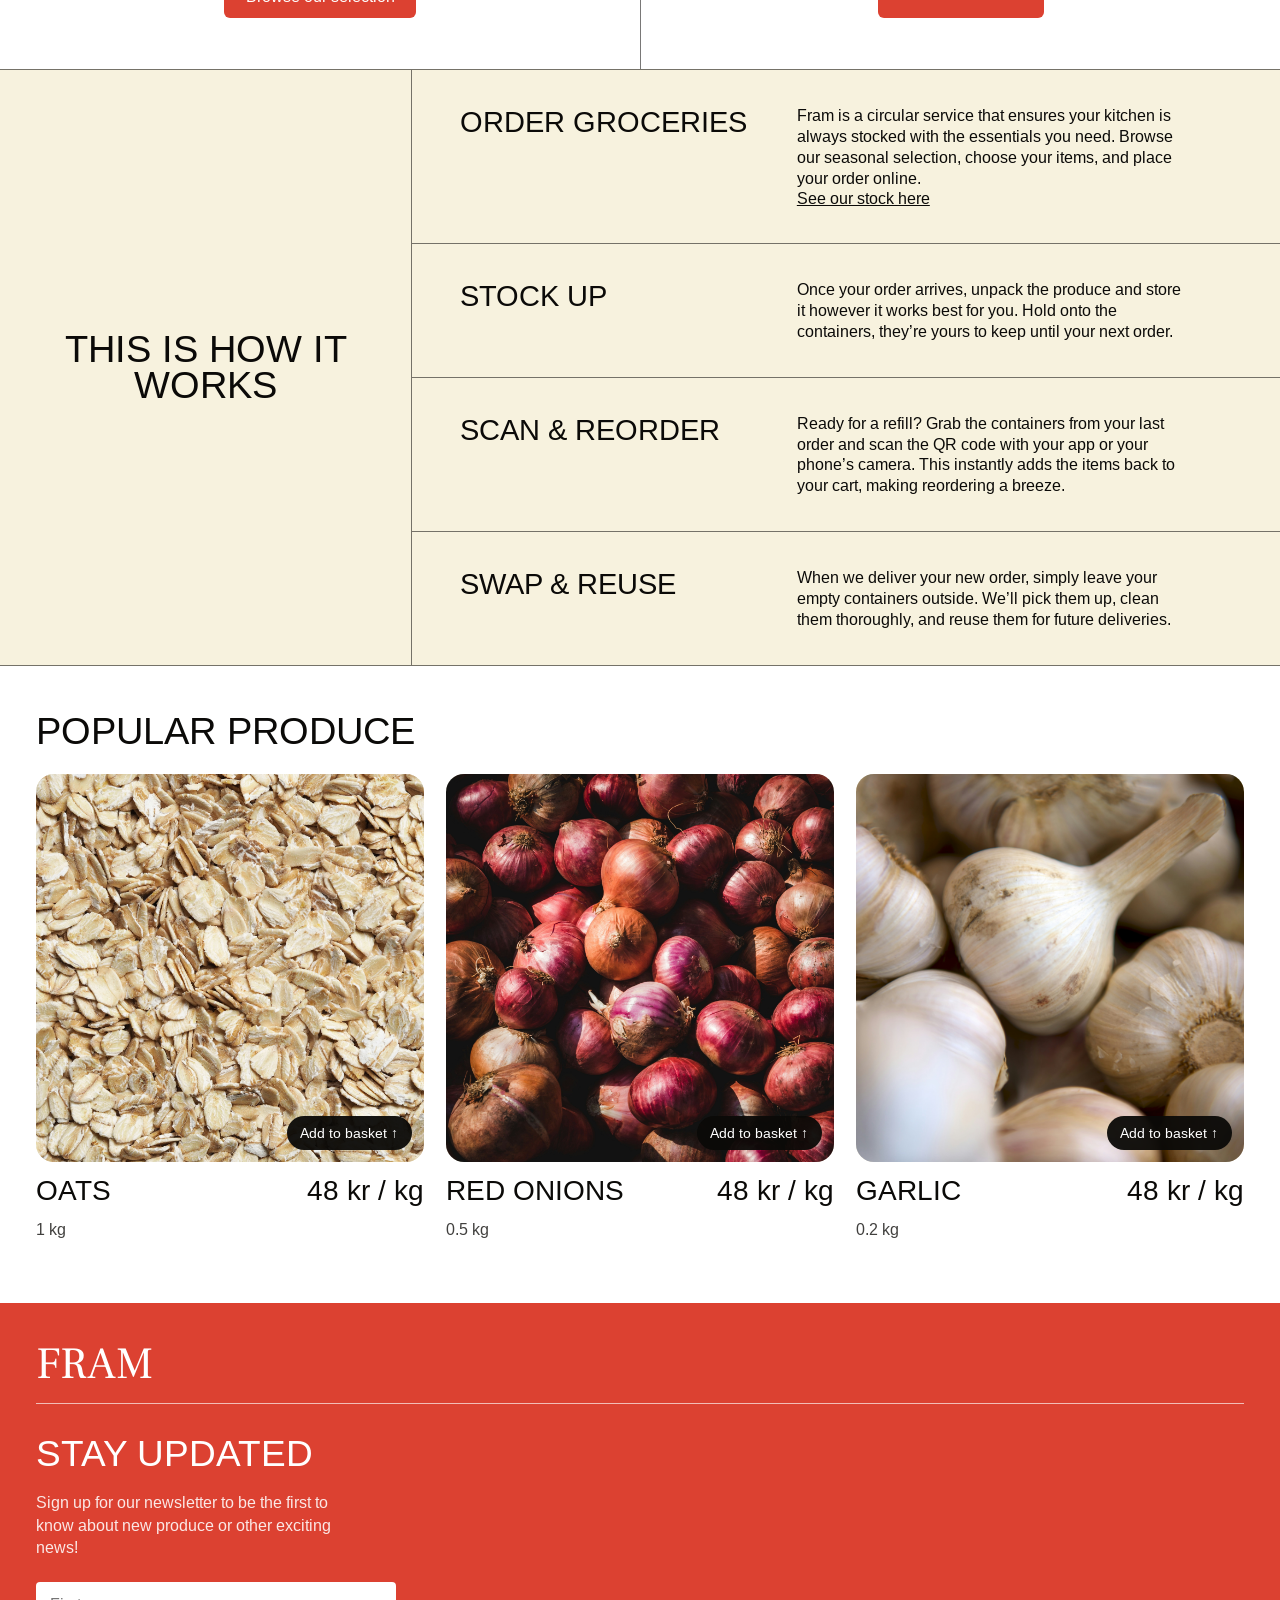
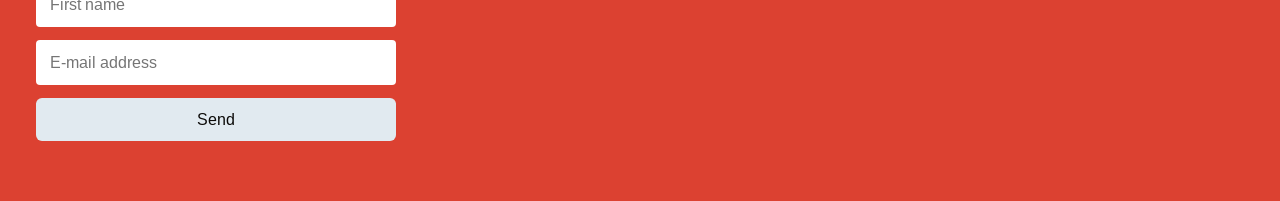
==== commit 1fda7a31: "Images added and styling fixes Images added to folder and web page with alt text. Tightened styling " ====
--- a/index.html
+++ b/index.html
@@ -46,7 +46,11 @@
 
       <main>
         <section class="hero" aria-label="Fram landing hero">
-          <div class="hero-media"></div>
+          <img
+            class="hero-image"
+            src="images/header-image-greens.jpg"
+            alt="Salad in a green net, surounded by other vegetables"
+          />
           <div class="hero-inner">
             <h1 class="hero-title">FRAM</h1>
             <div class="hero-divider"></div>
@@ -60,8 +64,8 @@
             <p class="feature-card__eyebrow">Updated every week</p>
             <img
               class="feature-card__image"
-              src="https://images.unsplash.com/photo-1542838132-92c53300491e?auto=format&fit=crop&w=900&q=80"
-              alt="Basket of seasonal vegetables"
+              src="images/basket-seasonal-selection.jpg"
+              alt="Basket of seasonal vegetables like tomato and squash"
             />
             <p class="feature-card__body">
               New produce is added continuously as time goes by and the seasons change.
@@ -74,7 +78,7 @@
             <p class="feature-card__eyebrow">All your questions answered</p>
             <img
               class="feature-card__image"
-              src="https://images.unsplash.com/photo-1501004318641-b39e6451bec6?auto=format&fit=crop&w=900&q=80"
+              src="images/farmer-in-field.jpg"
               alt="Farmer standing in a field"
             />
             <p class="feature-card__body">
@@ -126,7 +130,7 @@
               <article class="product-card">
                 <div class="product-card__visual">
                   <img
-                    src="https://images.unsplash.com/photo-1515543904379-3d757afe72e3?auto=format&fit=crop&w=900&q=80"
+                    src="images/oats.jpg"
                     alt="Oats in close-up"
                   />
                   <a class="buy-button" href="product.html">Add to basket &uarr;</a>
@@ -141,7 +145,7 @@
               <article class="product-card">
                 <div class="product-card__visual">
                   <img
-                    src="https://images.unsplash.com/photo-1461354464878-ad92f492a5a0?auto=format&fit=crop&w=900&q=80"
+                    src="images/red-onions.jpg"
                     alt="Red onions in close-up"
                   />
                   <a class="buy-button" href="product.html">Add to basket &uarr;</a>
@@ -156,7 +160,7 @@
               <article class="product-card">
                 <div class="product-card__visual">
                   <img
-                    src="https://images.unsplash.com/photo-1615477550927-6ec0f44a86c0?auto=format&fit=crop&w=900&q=80"
+                    src="images/lovely-garlic.jpg"
                     alt="Garlic bulbs in close-up"
                   />
                   <a class="buy-button" href="product.html">Add to basket &uarr;</a>
--- a/style.css
+++ b/style.css
@@ -202,12 +202,13 @@
   pointer-events: none;
 }
 
-.hero-media {
+.hero-image {
   position: absolute;
   inset: 52px 0 0;
-  background-image: url("https://images.unsplash.com/photo-1500530855697-b586d89ba3ee?auto=format&fit=crop&w=1600&q=80");
-  background-size: cover;
-  background-position: center;
+  inline-size: 100%;
+  block-size: calc(100% - 52px);
+  object-fit: cover;
+  object-position: center;
 }
 
 .hero-inner {
@@ -251,7 +252,6 @@
 
 .feature-split {
   background: var(--truewhite);
-  border-top: 1px solid var(--line);
 }
 
 .feature-card {
@@ -333,6 +333,7 @@
   place-items: center;
   padding: 4rem 1rem;
   border-bottom: 1px solid var(--line);
+  text-align: center;
 }
 
 .process-list {
@@ -368,6 +369,11 @@
   line-height: 1.3;
 }
 
+.process-item p,
+.process-item div {
+  max-inline-size: 43ch;
+}
+
 .process-item a {
   margin-top: 0.3rem;
   text-decoration: underline;
@@ -414,7 +420,7 @@
 
 .product-card__visual img {
   inline-size: 100%;
-  aspect-ratio: 0.92;
+  aspect-ratio: 1;
   object-fit: cover;
 }
 
@@ -564,7 +570,7 @@
   }
 
   .hero::after,
-  .hero-media {
+  .hero-image {
     top: 68px;
   }
 
@@ -606,7 +612,7 @@
     align-items: start;
     gap: 2rem;
     min-height: 130px;
-    padding: 2.2rem 2.5rem;
+    padding: 2.2rem 3rem;
   }
 
   .popular {
@@ -615,11 +621,12 @@
 
   .product-grid {
     grid-template-columns: repeat(3, minmax(0, 1fr));
-    gap: 1.1rem;
+    gap: 1.4rem;
   }
 
   .products-shell .product-grid {
     grid-template-columns: repeat(3, minmax(0, 1fr));
+    gap: 1.4rem;
   }
 
   .map-shell {
@@ -651,36 +658,44 @@
 
 @media (min-width: 1100px) {
   .nav-overlay {
-    grid-template-columns: 31vw 1fr;
+    grid-template-columns: minmax(320px, 31vw) 1fr;
     grid-template-rows: 68px 1fr;
+    background: transparent;
   }
 
   .nav-overlay::after {
-    content: "";
-    grid-column: 2;
-    grid-row: 1 / span 2;
-    background: rgba(255, 255, 255, 0.03);
+    content: none;
   }
 
   .nav-overlay__top,
   .nav-overlay__links {
     grid-column: 1;
+    background: var(--green);
   }
 
   .nav-overlay__links {
-    justify-items: start;
-    padding: 5rem 8rem 4rem 8.5rem;
+    justify-items: center;
+    padding: 8.5rem 2rem 4rem;
   }
 
   .nav-primary {
-    justify-items: start;
-    text-align: left;
+    justify-items: center;
+    text-align: center;
   }
 
   .nav-checkout {
     align-self: end;
   }
 
+  .nav-overlay__top .brand,
+  .nav-overlay__top span {
+    display: none;
+  }
+
+  .nav-overlay__top {
+    grid-template-columns: 72px 1fr;
+  }
+
   .hero {
     min-height: 1020px;
   }
@@ -694,10 +709,13 @@
   }
 
   .section-shell,
-  .footer-shell,
   .products-shell,
   .map-shell {
-    width: min(calc(100% - 36px), var(--container));
+    width: min(calc(100% - 72px), 1260px);
+  }
+
+  .footer-shell {
+    width: min(calc(100% - 72px), 1260px);
   }
 
   .product-grid {
@@ -748,17 +766,98 @@
 
 .chat-panel {
   min-height: calc(100vh - 52px);
+  max-height: calc(100vh - 52px);
   padding: 0 12px 22px;
   display: grid;
-  grid-template-rows: 1fr auto;
+  grid-template-rows: auto 1fr auto auto;
   background: var(--truewhite);
+  overflow: hidden;
+}
+
+.chat-api-box {
+  display: grid;
+  gap: 8px;
+  padding: 18px 6px 16px;
+}
+
+.chat-api-form {
+  display: grid;
+  gap: 8px;
+}
+
+.chat-api-form__controls {
+  display: grid;
+  grid-template-columns: 1fr;
+  gap: 10px;
+}
+
+.chat-api-box__title {
+  margin: 0;
+  font-size: 1rem;
+  text-transform: uppercase;
+  letter-spacing: 0.03em;
+}
+
+.chat-api-box__label,
+.chat-api-box__note {
+  margin: 0;
+  font-size: 0.95rem;
+  line-height: 1.35;
+}
+
+.chat-api-box__input {
+  min-block-size: 42px;
+  padding: 0.8rem 1rem;
+  border: 1px solid rgba(11, 10, 8, 0.14);
+  border-radius: 12px;
+  background: var(--truewhite);
+  color: var(--primary-interface-and-text);
+}
+
+.chat-api-box__note {
+  color: var(--text-muted);
+}
+
+.chat-api-box__status {
+  margin: 0;
+  padding: 0.8rem 0.9rem;
+  border: 1px solid rgba(11, 10, 8, 0.16);
+  border-radius: 10px;
+  font-size: 0.95rem;
+  line-height: 1.35;
+}
+
+.chat-api-box__status--error {
+  border-color: var(--accentred);
+  color: var(--accentred);
+}
+
+.chat-api-box__status--success {
+  border-color: var(--green);
+  color: var(--green);
+}
+
+.chat-api-form__button {
+  min-block-size: 42px;
+  padding: 0.75rem 1rem;
+  border: 0;
+  border-radius: 12px;
+  background: var(--primary-interface-and-text);
+  color: var(--truewhite);
+  cursor: pointer;
+}
+
+.chat-api-form__button:hover {
+  opacity: 0.9;
 }
 
 .chat-window {
-  display: grid;
-  align-content: end;
+  display: flex;
+  flex-direction: column;
   gap: 16px;
+  min-height: 0;
   overflow-y: auto;
+  padding-right: 4px;
 }
 
 .chat-spacer {
@@ -845,6 +944,8 @@
 }
 
 .chat-input:focus-visible,
+.chat-api-box__input:focus-visible,
+.chat-api-form__button:focus-visible,
 .chat-send:focus-visible,
 .button:focus-visible,
 .buy-button:focus-visible,
@@ -870,7 +971,9 @@
 }
 
 .chat-send:disabled,
-.chat-input:disabled {
+.chat-input:disabled,
+.chat-api-box__input:disabled,
+.chat-api-form__button:disabled {
   opacity: 0.75;
   cursor: wait;
 }
@@ -886,6 +989,7 @@
 
   .chat-panel {
     min-height: calc(100vh - 68px);
+    max-height: calc(100vh - 68px);
     padding: 0 18px 22px;
   }
 }
@@ -914,14 +1018,24 @@
   }
 
   .chat-panel {
-    min-height: 714px;
-    padding: 32px 16px 16px;
+    min-height: min(714px, calc(100vh - 124px));
+    max-height: calc(100vh - 124px);
+    padding: clamp(16px, 2vw, 32px) 16px 16px;
     border-radius: 18px;
     box-shadow: var(--dropshadow-box-shadow);
   }
 
+  .chat-api-box {
+    padding: 0 6px 12px;
+  }
+
+  .chat-api-form__controls {
+    grid-template-columns: 1fr auto;
+    align-items: start;
+  }
+
   .chat-spacer {
-    min-block-size: 380px;
+    min-block-size: clamp(120px, 20vh, 380px);
   }
 
   .chat-form {
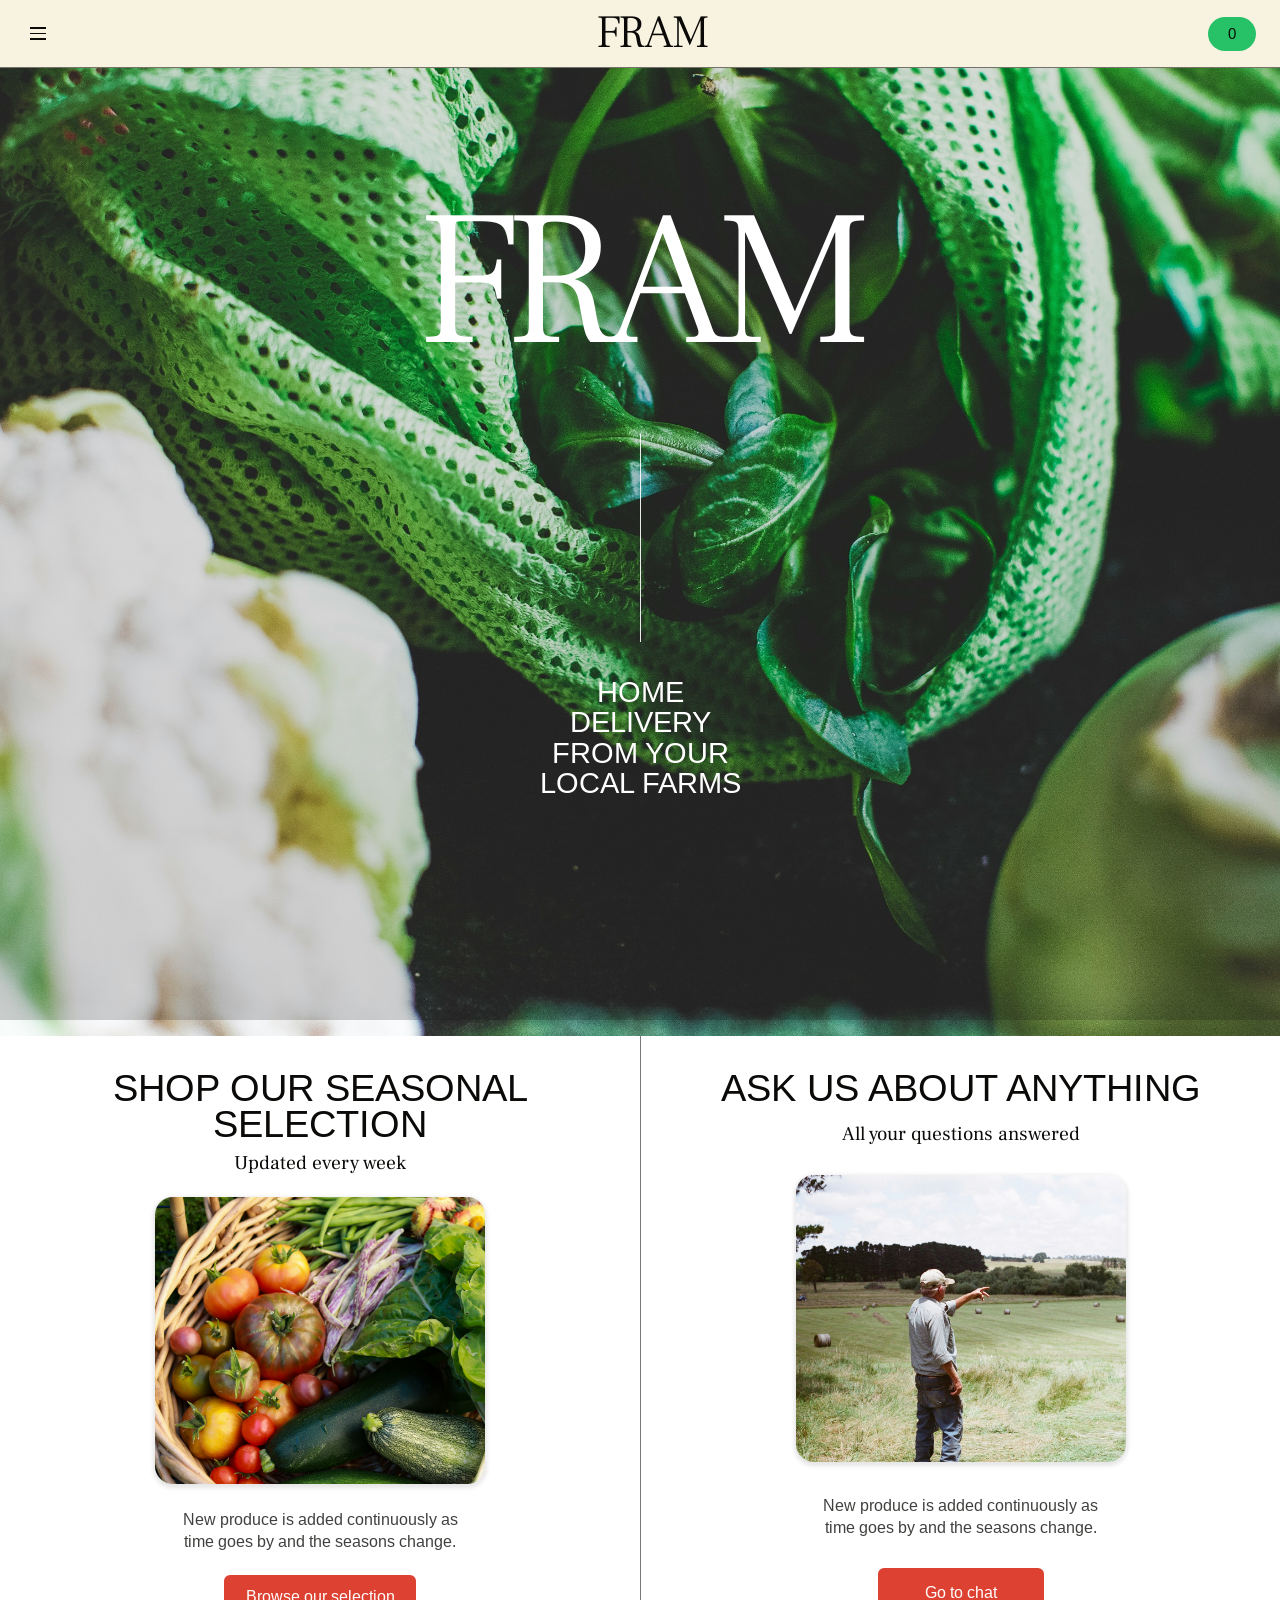
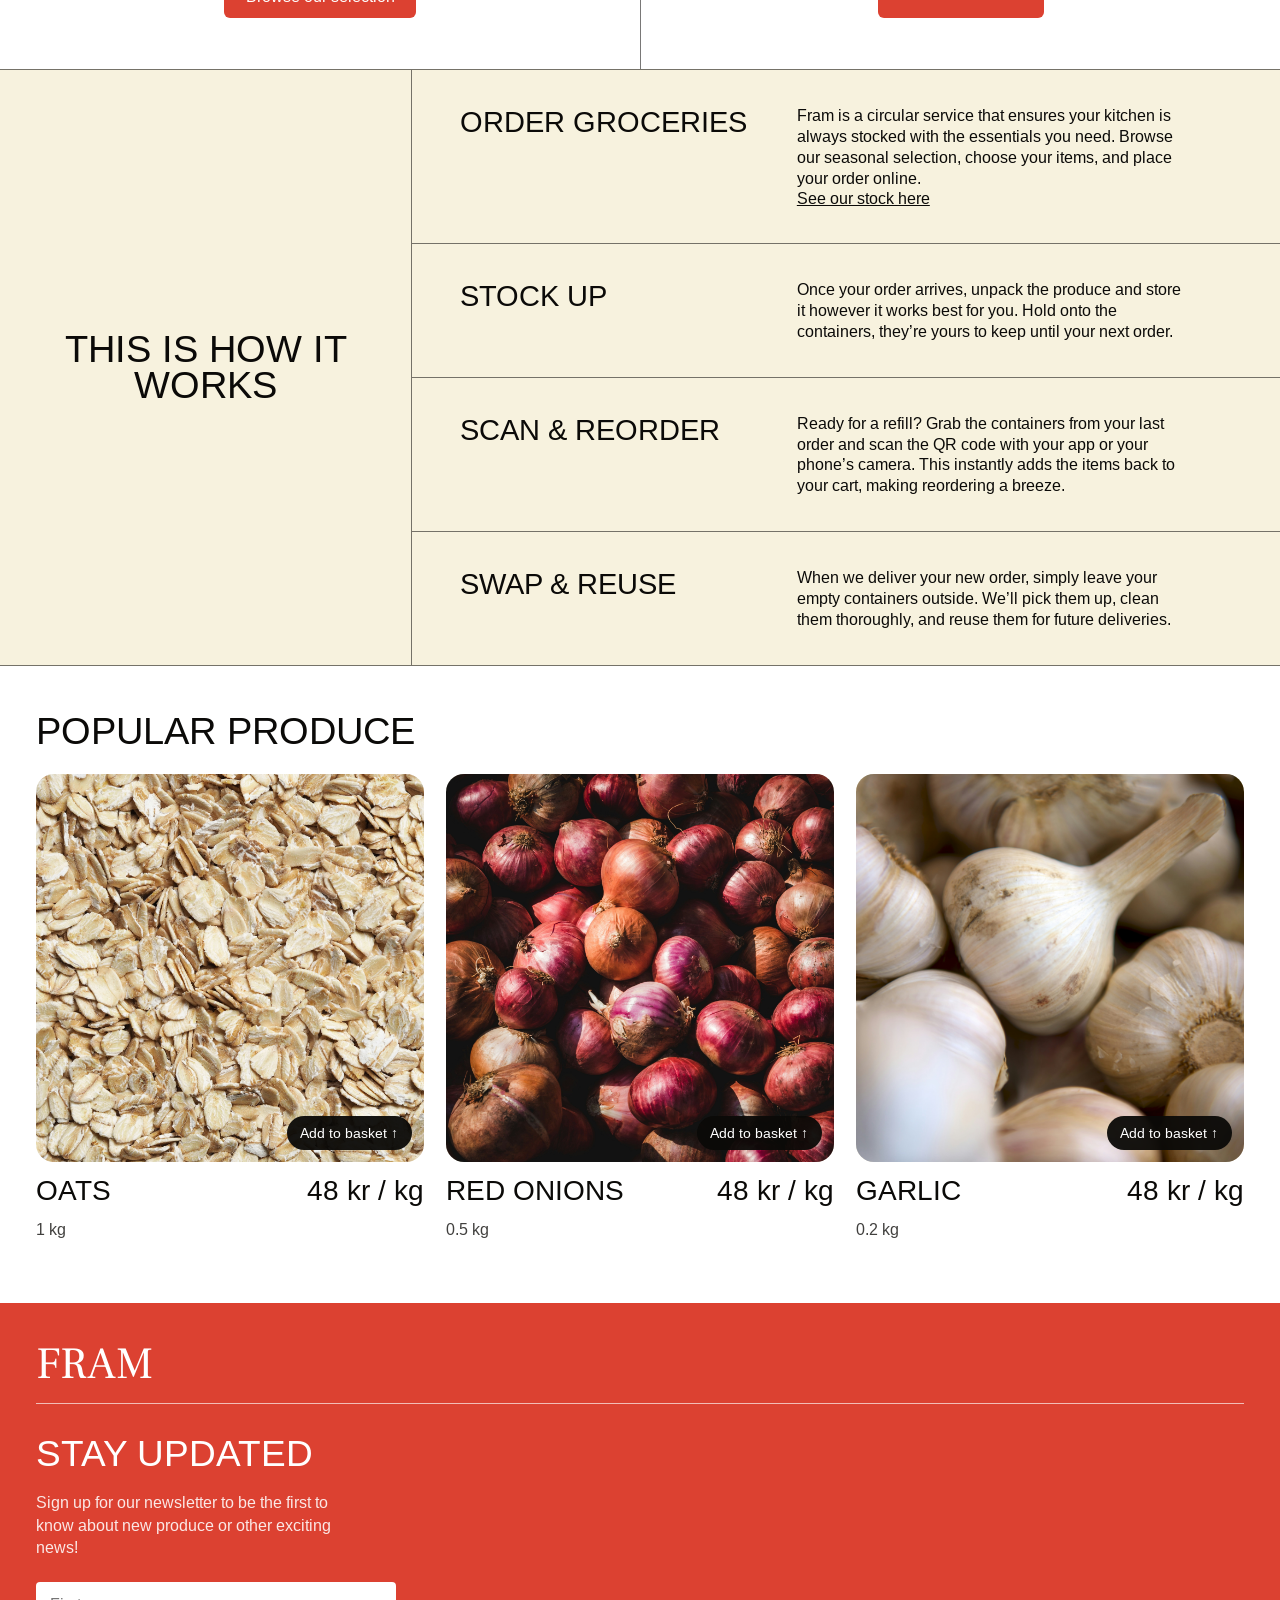
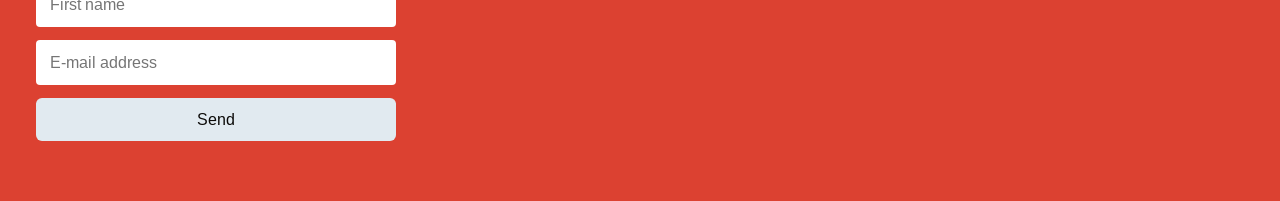
==== commit 3fd88aa9: "Basket/checkout message and styling Added message when you click "add to basket" or "checkout", aswe" ====
--- a/index.html
+++ b/index.html
@@ -40,7 +40,7 @@
             <a href="product.html">Products</a>
             <a href="chat.html">Chat</a>
           </nav>
-          <a class="nav-checkout" href="product.html#newsletter">Checkout</a>
+          <button class="nav-checkout nav-action-button" type="button">Checkout</button>
         </div>
       </aside>
 
@@ -133,7 +133,7 @@
                     src="images/oats.jpg"
                     alt="Oats in close-up"
                   />
-                  <a class="buy-button" href="product.html">Add to basket &uarr;</a>
+                  <button class="buy-button buy-action-button" type="button">Add to basket &uarr;</button>
                 </div>
                 <div class="product-card__row">
                   <h3 class="product-card__name">Oats</h3>
@@ -148,7 +148,7 @@
                     src="images/red-onions.jpg"
                     alt="Red onions in close-up"
                   />
-                  <a class="buy-button" href="product.html">Add to basket &uarr;</a>
+                  <button class="buy-button buy-action-button" type="button">Add to basket &uarr;</button>
                 </div>
                 <div class="product-card__row">
                   <h3 class="product-card__name">Red Onions</h3>
@@ -163,7 +163,7 @@
                     src="images/lovely-garlic.jpg"
                     alt="Garlic bulbs in close-up"
                   />
-                  <a class="buy-button" href="product.html">Add to basket &uarr;</a>
+                  <button class="buy-button buy-action-button" type="button">Add to basket &uarr;</button>
                 </div>
                 <div class="product-card__row">
                   <h3 class="product-card__name">Garlic</h3>
@@ -185,15 +185,17 @@
               <p class="newsletter-copy">
                 Sign up for our newsletter to be the first to know about new produce or other exciting news!
               </p>
-              <form class="newsletter-form">
-                <input type="text" name="first-name" placeholder="First name" />
-                <input type="email" name="email" placeholder="E-mail address" />
+              <form class="newsletter-form" novalidate>
+                <input type="text" name="first-name" placeholder="First name" aria-label="First name" />
+                <input type="email" name="email" placeholder="E-mail address" aria-label="E-mail address" />
                 <button class="newsletter-submit" type="submit">Send</button>
+                <p class="newsletter-status" hidden aria-live="polite"></p>
               </form>
             </div>
           </div>
         </div>
       </footer>
     </div>
+    <script src="script.js"></script>
   </body>
 </html>
--- a/style.css
+++ b/style.css
@@ -170,9 +170,23 @@
 
 .nav-primary a,
 .nav-checkout {
-  font-size: clamp(2rem, 1.4rem + 3vw, 3.4rem);
+  font-size: clamp(1.8rem, 1.2rem + 1.8vw, 2.9rem);
   text-transform: uppercase;
   text-decoration: none;
+}
+
+.nav-action-button {
+  min-inline-size: auto;
+  min-block-size: auto;
+  padding: 0;
+  border: 0;
+  border-radius: 0;
+  background: transparent;
+  color: inherit;
+  font-family: inherit;
+  font-size: inherit;
+  line-height: inherit;
+  cursor: pointer;
 }
 
 .nav-primary a:hover,
@@ -436,6 +450,21 @@
   font-size: 0.88rem;
 }
 
+.prototype-status {
+  position: fixed;
+  right: 20px;
+  bottom: 20px;
+  z-index: 60;
+  max-inline-size: 340px;
+  padding: 0.9rem 1rem;
+  border-radius: 14px;
+  background: rgba(11, 10, 8, 0.92);
+  color: var(--truewhite);
+  font-size: 0.95rem;
+  line-height: 1.35;
+  box-shadow: 0 12px 28px rgba(11, 10, 8, 0.22);
+}
+
 .product-card__row {
   display: flex;
   align-items: baseline;
@@ -504,6 +533,25 @@
   color: var(--primary-interface-and-text);
 }
 
+.newsletter-form input.newsletter-input--error {
+  outline: 2px solid #ffffff;
+  outline-offset: 0;
+}
+
+.newsletter-status {
+  margin: 0.25rem 0 0;
+  font-size: 0.95rem;
+  line-height: 1.35;
+}
+
+.newsletter-status--error {
+  color: rgba(255, 255, 255, 0.92);
+}
+
+.newsletter-status--success {
+  color: rgba(255, 255, 255, 0.92);
+}
+
 .newsletter-submit {
   background: var(--blue);
   color: var(--primary-interface-and-text);
@@ -683,8 +731,13 @@
     text-align: center;
   }
 
+  .nav-primary a {
+    font-size: clamp(2rem, 1.5rem + 1vw, 2.8rem);
+  }
+
   .nav-checkout {
     align-self: end;
+    font-size: clamp(2rem, 1.5rem + 1vw, 2.8rem);
   }
 
   .nav-overlay__top .brand,
